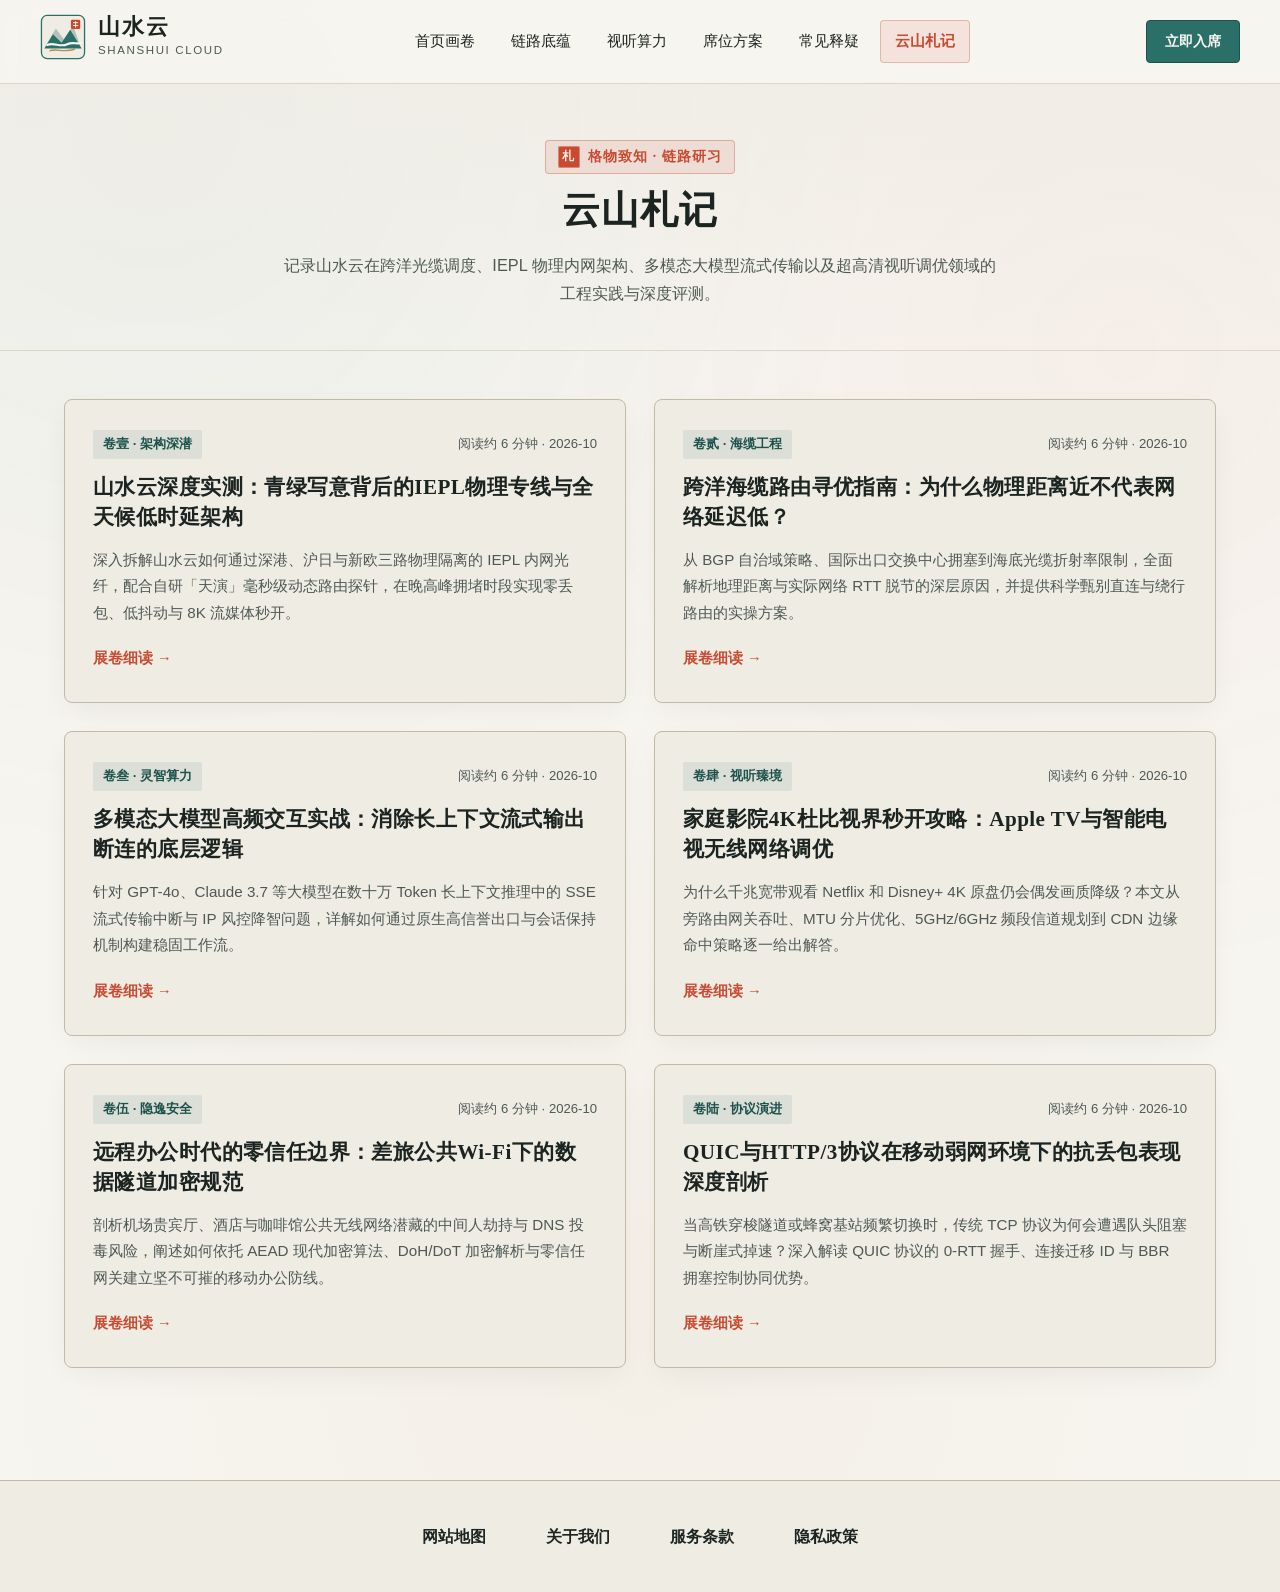
==== cloud-notes.html @ 23c6778c "Initial commit for shanshui-yun.buzz" ====
<!DOCTYPE html>
<html lang="zh-CN">
<head>
  <meta charset="UTF-8">
  <meta name="viewport" content="width=device-width, initial-scale=1.0">
  <title>云山札记 - 山水云跨境网络架构、流媒体调优与加密通信深度专栏</title>
  <meta name="description" content="云山札记是山水云官方技术与行业洞察专栏，收录关于IEPL物理专线评测、跨洋海缆路由寻优、多模态AI流式传输稳定性、4K杜比视界家庭影院调优及QUIC弱网协议的深度文章。">
  <meta name="keywords" content="云山札记,山水云专栏,IEPL专线实测,海缆路由优化,大模型流式防断连,4K流媒体加速,QUIC抗丢包">
  <link rel="canonical" href="https://shanshui-yun.buzz/cloud-notes.html">
  <meta property="og:title" content="云山札记 - 山水云跨境网络架构、流媒体调优与加密通信深度专栏">
  <meta property="og:description" content="探索山水云背后的IEPL全光内网架构、海底光缆低时延寻优算法与前沿加密通信实践。">
  <meta property="og:image" content="https://shanshui-yun.buzz/hero-shanshui-ink.svg">
  <meta property="og:url" content="https://shanshui-yun.buzz/cloud-notes.html">
  <meta property="og:type" content="website">
  <meta property="og:site_name" content="山水云">
  <link rel="stylesheet" href="style.css">
</head>
<body>

  <!-- Header & Global Navigation -->
  <header class="site-header">
    <div class="container header-inner">
      <div class="header-top-bar">
        <a href="index.html" class="brand-logo" aria-label="山水云首页">
          <svg viewBox="0 0 64 64" fill="none" xmlns="http://www.w3.org/2000/svg" role="img" aria-label="山水云青绿山水云章标志">
            <rect x="2" y="2" width="60" height="60" rx="8" fill="#EFECE4" stroke="#2A6F68" stroke-width="1.8"/>
            <path d="M8 44 L22 20 L34 36 L46 16 L56 44 Z" fill="#2A6F68" opacity="0.32"/>
            <path d="M6 48 L18 28 L30 40 L42 22 L58 48 Z" fill="#2A6F68"/>
            <path d="M10 43 C20 39, 28 47, 38 42 C46 38, 52 43, 58 40" stroke="#F7F5F0" stroke-width="3" stroke-linecap="round"/>
            <path d="M14 51 C24 48, 34 54, 48 49" stroke="#B88B4A" stroke-width="2" stroke-linecap="round"/>
            <rect x="43" y="8" width="13" height="13" rx="2" fill="#C84B31"/>
            <path d="M46 12 H53 M49.5 10 V19 M46 16 H53" stroke="#F7F5F0" stroke-width="1.3"/>
          </svg>
          <div class="brand-text-wrap">
            <span class="brand-name">山水云</span>
            <span class="brand-sub">SHANSHUI CLOUD</span>
          </div>
        </a>
      </div>

      <nav class="main-nav" aria-label="主导航菜单">
        <a href="index.html">首页画卷</a>
        <a href="index.html#advantages">链路底蕴</a>
        <a href="index.html#streaming-ai">视听算力</a>
        <a href="index.html#pricing">席位方案</a>
        <a href="index.html#faq">常见释疑</a>
        <a href="cloud-notes.html" class="nav-hub active">云山札记</a>
      </nav>

      <a href="https://ww012.twilightaff.com/#/?code=A56DH1Af" class="header-cta" rel="nofollow" target="_blank">立即入席</a>
    </div>
  </header>

  <main>
    <section class="page-banner">
      <div class="container">
        <div class="section-header" style="margin-bottom: 0;">
          <div class="seal-badge">
            <span class="seal-stamp">札</span>
            <span>格物致知 · 链路研习</span>
          </div>
          <h1 class="section-title">云山札记</h1>
          <p class="section-desc">
            记录山水云在跨洋光缆调度、IEPL 物理内网架构、多模态大模型流式传输以及超高清视听调优领域的工程实践与深度评测。
          </p>
        </div>
      </div>
    </section>

    <section class="container">
      <div class="article-cards-grid">
        <!-- Article 1 Card -->
        <article class="article-card">
          <div class="article-meta-top">
            <span class="article-cat">卷壹 · 架构深潜</span>
            <span>阅读约 6 分钟 · 2026-10</span>
          </div>
          <h2>
            <a href="shanshui-backbone-review.html">山水云深度实测：青绿写意背后的IEPL物理专线与全天候低时延架构</a>
          </h2>
          <p class="article-excerpt">
            深入拆解山水云如何通过深港、沪日与新欧三路物理隔离的 IEPL 内网光纤，配合自研「天演」毫秒级动态路由探针，在晚高峰拥堵时段实现零丢包、低抖动与 8K 流媒体秒开。
          </p>
          <a href="shanshui-backbone-review.html" class="article-readmore">展卷细读 →</a>
        </article>

        <!-- Article 2 Card -->
        <article class="article-card">
          <div class="article-meta-top">
            <span class="article-cat">卷贰 · 海缆工程</span>
            <span>阅读约 6 分钟 · 2026-10</span>
          </div>
          <h2>
            <a href="subsea-optical-routing-guide.html">跨洋海缆路由寻优指南：为什么物理距离近不代表网络延迟低？</a>
          </h2>
          <p class="article-excerpt">
            从 BGP 自治域策略、国际出口交换中心拥塞到海底光缆折射率限制，全面解析地理距离与实际网络 RTT 脱节的深层原因，并提供科学甄别直连与绕行路由的实操方案。
          </p>
          <a href="subsea-optical-routing-guide.html" class="article-readmore">展卷细读 →</a>
        </article>

        <!-- Article 3 Card -->
        <article class="article-card">
          <div class="article-meta-top">
            <span class="article-cat">卷叁 · 灵智算力</span>
            <span>阅读约 6 分钟 · 2026-10</span>
          </div>
          <h2>
            <a href="multimodal-llm-streaming-stability.html">多模态大模型高频交互实战：消除长上下文流式输出断连的底层逻辑</a>
          </h2>
          <p class="article-excerpt">
            针对 GPT-4o、Claude 3.7 等大模型在数十万 Token 长上下文推理中的 SSE 流式传输中断与 IP 风控降智问题，详解如何通过原生高信誉出口与会话保持机制构建稳固工作流。
          </p>
          <a href="multimodal-llm-streaming-stability.html" class="article-readmore">展卷细读 →</a>
        </article>

        <!-- Article 4 Card -->
        <article class="article-card">
          <div class="article-meta-top">
            <span class="article-cat">卷肆 · 视听臻境</span>
            <span>阅读约 6 分钟 · 2026-10</span>
          </div>
          <h2>
            <a href="uhd-dolby-vision-network-tuning.html">家庭影院4K杜比视界秒开攻略：Apple TV与智能电视无线网络调优</a>
          </h2>
          <p class="article-excerpt">
            为什么千兆宽带观看 Netflix 和 Disney+ 4K 原盘仍会偶发画质降级？本文从旁路由网关吞吐、MTU 分片优化、5GHz/6GHz 频段信道规划到 CDN 边缘命中策略逐一给出解答。
          </p>
          <a href="uhd-dolby-vision-network-tuning.html" class="article-readmore">展卷细读 →</a>
        </article>

        <!-- Article 5 Card -->
        <article class="article-card">
          <div class="article-meta-top">
            <span class="article-cat">卷伍 · 隐逸安全</span>
            <span>阅读约 6 分钟 · 2026-10</span>
          </div>
          <h2>
            <a href="zero-trust-remote-work-encryption.html">远程办公时代的零信任边界：差旅公共Wi-Fi下的数据隧道加密规范</a>
          </h2>
          <p class="article-excerpt">
            剖析机场贵宾厅、酒店与咖啡馆公共无线网络潜藏的中间人劫持与 DNS 投毒风险，阐述如何依托 AEAD 现代加密算法、DoH/DoT 加密解析与零信任网关建立坚不可摧的移动办公防线。
          </p>
          <a href="zero-trust-remote-work-encryption.html" class="article-readmore">展卷细读 →</a>
        </article>

        <!-- Article 6 Card -->
        <article class="article-card">
          <div class="article-meta-top">
            <span class="article-cat">卷陆 · 协议演进</span>
            <span>阅读约 6 分钟 · 2026-10</span>
          </div>
          <h2>
            <a href="quic-http3-weak-network-performance.html">QUIC与HTTP/3协议在移动弱网环境下的抗丢包表现深度剖析</a>
          </h2>
          <p class="article-excerpt">
            当高铁穿梭隧道或蜂窝基站频繁切换时，传统 TCP 协议为何会遭遇队头阻塞与断崖式掉速？深入解读 QUIC 协议的 0-RTT 握手、连接迁移 ID 与 BBR 拥塞控制协同优势。
          </p>
          <a href="quic-http3-weak-network-performance.html" class="article-readmore">展卷细读 →</a>
        </article>
      </div>
    </section>
  </main>

  <!-- Footer -->
  <footer class="site-footer">
    <div class="container">
      <nav class="footer-nav" aria-label="页脚合规导航">
        <a href="sitemap.html">网站地图</a>
        <a href="about.html">关于我们</a>
        <a href="terms.html">服务条款</a>
        <a href="privacy.html">隐私政策</a>
      </nav>
    </div>
  </footer>

</body>
</html>
---- style.css ----
/* ==========================================================================
   山水云 (shanshui-yun.buzz) - 新中式水墨云峦雅致杂志风 (Contemporary Oriental Ink-Wash & Mist Editorial)
   Palette:
   - Rice-paper Ivory (宣纸米白): #F7F5F0
   - Warm Silk Card (素绢浅褐): #EFECE4
   - Border / Divider (水墨淡痕): #DCD6C8
   - Pine-soot Ink (松烟墨黑): #1C2421
   - Muted Stone Ink (苍石灰墨): #4E5954
   - Mineral Verdigris (石绿青碧): #2A6F68
   - Deep Verdigris (深碧松青): #1D524C
   - Cinnabar Vermilion (朱砂印泥): #C84B31
   - Warm Gold Mist (流金微光): #B88B4A
   ========================================================================== */

:root {
  --bg-paper: #F7F5F0;
  --bg-card: #EFECE4;
  --bg-card-hover: #E7E2D6;
  --bg-ink-dark: #19211E;
  --ink-primary: #1C2421;
  --ink-secondary: #4E5954;
  --ink-muted: #76807B;
  --verdigris: #2A6F68;
  --verdigris-dark: #1D524C;
  --verdigris-soft: rgba(42, 111, 104, 0.1);
  --cinnabar: #C84B31;
  --cinnabar-dark: #A6361F;
  --cinnabar-soft: rgba(200, 75, 49, 0.1);
  --gold-accent: #B88B4A;
  --border-ink: #DCD6C8;
  --border-strong: #C2B9A7;
  --font-serif: "Songti SC", "Noto Serif SC", "Source Han Serif SC", "STSong", "SimSun", Georgia, serif;
  --font-sans: "PingFang SC", "Hiragino Sans GB", "Microsoft YaHei", -apple-system, BlinkMacSystemFont, sans-serif;
  --shadow-soft: 0 10px 30px -8px rgba(28, 36, 33, 0.07);
  --shadow-elevated: 0 18px 42px -10px rgba(28, 36, 33, 0.12);
  --radius-sm: 4px;
  --radius-md: 8px;
  --radius-lg: 12px;
}

*, *::before, *::after {
  box-sizing: border-box;
  margin: 0;
  padding: 0;
}

html {
  scroll-behavior: smooth;
  font-size: 16px;
  background-color: var(--bg-paper);
  color: var(--ink-primary);
}

body {
  font-family: var(--font-sans);
  line-height: 1.75;
  color: var(--ink-primary);
  background-color: var(--bg-paper);
  background-image: 
    radial-gradient(circle at 12% 8%, rgba(42, 111, 104, 0.05) 0%, transparent 40%),
    radial-gradient(circle at 88% 22%, rgba(200, 75, 49, 0.04) 0%, transparent 38%),
    radial-gradient(circle at 50% 85%, rgba(184, 139, 74, 0.05) 0%, transparent 45%);
  overflow-x: hidden;
  -webkit-font-smoothing: antialiased;
}

/* Global Hyperlink Consistency - Prominent & Never Changes Before/After Visited */
a, a:visited {
  color: var(--cinnabar);
  text-decoration: underline;
  text-underline-offset: 4px;
  text-decoration-thickness: 1.5px;
  text-decoration-color: rgba(200, 75, 49, 0.45);
  transition: color 0.2s ease, text-decoration-color 0.2s ease, background-color 0.2s ease;
}

a:hover, a:focus {
  color: var(--verdigris);
  text-decoration-color: var(--verdigris);
}

h1, h2, h3, h4 {
  font-family: var(--font-serif);
  color: var(--ink-primary);
  font-weight: 700;
  line-height: 1.35;
  letter-spacing: 0.02em;
}

.container {
  width: 100%;
  max-width: 1200px;
  margin: 0 auto;
  padding: 0 24px;
}

/* Subtle Ink-Wash Divider */
.ink-divider {
  height: 1px;
  background: linear-gradient(90deg, transparent 0%, var(--border-strong) 20%, var(--verdigris) 50%, var(--border-strong) 80%, transparent 100%);
  opacity: 0.45;
  margin: 0 auto;
  max-width: 1152px;
}

/* Seal Badge (朱砂印章标识) */
.seal-badge {
  display: inline-flex;
  align-items: center;
  gap: 8px;
  padding: 4px 12px;
  background-color: var(--cinnabar-soft);
  border: 1px solid rgba(200, 75, 49, 0.35);
  color: var(--cinnabar);
  font-family: var(--font-serif);
  font-size: 0.85rem;
  font-weight: 600;
  letter-spacing: 0.08em;
  border-radius: var(--radius-sm);
}

.seal-stamp {
  display: inline-flex;
  align-items: center;
  justify-content: center;
  width: 22px;
  height: 22px;
  background-color: var(--cinnabar);
  color: #F7F5F0;
  font-family: var(--font-serif);
  font-size: 0.72rem;
  font-weight: 700;
  border-radius: 2px;
  line-height: 1;
  box-shadow: inset 0 0 0 1px rgba(247, 245, 240, 0.35);
}

/* ==========================================================================
   Header & Navigation (Desktop & Mobile Always Visible)
   ========================================================================== */
.site-header {
  position: sticky;
  top: 0;
  z-index: 100;
  background-color: rgba(247, 245, 240, 0.94);
  backdrop-filter: blur(10px);
  border-bottom: 1px solid var(--border-ink);
}

.header-inner {
  display: flex;
  align-items: center;
  justify-content: space-between;
  padding: 14px 0;
  gap: 20px;
  flex-wrap: wrap;
}

.brand-logo, .brand-logo:visited {
  display: inline-flex;
  align-items: center;
  gap: 12px;
  text-decoration: none;
  color: var(--ink-primary);
}

.brand-logo:hover {
  color: var(--verdigris);
}

.brand-logo svg {
  width: 46px;
  height: 46px;
  flex-shrink: 0;
}

.brand-text-wrap {
  display: flex;
  flex-direction: column;
}

.brand-name {
  font-family: var(--font-serif);
  font-size: 1.4rem;
  font-weight: 700;
  letter-spacing: 0.08em;
  color: var(--ink-primary);
  line-height: 1.15;
}

.brand-sub {
  font-size: 0.72rem;
  color: var(--ink-secondary);
  letter-spacing: 0.14em;
}

.main-nav {
  display: flex;
  align-items: center;
  gap: 6px;
  flex-wrap: wrap;
}

.main-nav a, .main-nav a:visited {
  text-decoration: none;
  color: var(--ink-primary);
  font-size: 0.94rem;
  font-weight: 500;
  padding: 7px 14px;
  border-radius: var(--radius-sm);
  transition: all 0.2s ease;
  border: 1px solid transparent;
}

.main-nav a:hover, .main-nav a.active {
  color: var(--verdigris-dark);
  background-color: var(--verdigris-soft);
  border-color: rgba(42, 111, 104, 0.22);
}

.main-nav a.nav-hub, .main-nav a.nav-hub:visited {
  color: var(--cinnabar);
  background-color: var(--cinnabar-soft);
  border: 1px solid rgba(200, 75, 49, 0.3);
  font-family: var(--font-serif);
  font-weight: 700;
}

.main-nav a.nav-hub:hover {
  background-color: var(--cinnabar);
  color: #F7F5F0;
}

.header-cta, .header-cta:visited {
  display: inline-flex;
  align-items: center;
  justify-content: center;
  padding: 8px 18px;
  background-color: var(--verdigris);
  color: #F7F5F0;
  text-decoration: none;
  font-size: 0.9rem;
  font-weight: 600;
  border-radius: var(--radius-sm);
  border: 1px solid var(--verdigris-dark);
  transition: all 0.2s ease;
}

.header-cta:hover {
  background-color: var(--verdigris-dark);
  color: #F7F5F0;
  transform: translateY(-1px);
}

/* ==========================================================================
   Hero Section - Asymmetric Editorial Layout
   ========================================================================== */
.hero-section {
  padding: 64px 0 72px;
  position: relative;
}

.hero-grid {
  display: grid;
  grid-template-columns: 1.08fr 0.92fr;
  gap: 44px;
  align-items: center;
}

.hero-content {
  display: flex;
  flex-direction: column;
  align-items: flex-start;
  gap: 20px;
}

.hero-title {
  font-size: clamp(2.1rem, 3.8vw, 3.15rem);
  color: var(--ink-primary);
  line-height: 1.24;
  letter-spacing: 0.02em;
}

.hero-title .highlight-ink {
  color: var(--verdigris);
  border-bottom: 3px solid rgba(200, 75, 49, 0.45);
  padding-bottom: 2px;
}

.hero-subtitle {
  font-size: 1.08rem;
  color: var(--ink-secondary);
  line-height: 1.8;
  max-width: 580px;
}

.hero-metrics {
  display: grid;
  grid-template-columns: repeat(3, 1fr);
  gap: 16px;
  width: 100%;
  padding: 18px 20px;
  background-color: var(--bg-card);
  border: 1px solid var(--border-ink);
  border-left: 3px solid var(--verdigris);
  border-radius: var(--radius-sm);
  margin: 4px 0;
}

.metric-item {
  display: flex;
  flex-direction: column;
}

.metric-val {
  font-family: var(--font-serif);
  font-size: 1.38rem;
  font-weight: 700;
  color: var(--verdigris-dark);
}

.metric-label {
  font-size: 0.82rem;
  color: var(--ink-secondary);
}

.hero-actions {
  display: flex;
  flex-wrap: wrap;
  gap: 16px;
  margin-top: 6px;
  width: 100%;
}

.btn-primary, .btn-primary:visited {
  display: inline-flex;
  align-items: center;
  justify-content: center;
  gap: 10px;
  padding: 14px 28px;
  background-color: var(--cinnabar);
  color: #F7F5F0;
  text-decoration: none;
  font-size: 1.02rem;
  font-weight: 600;
  border-radius: var(--radius-sm);
  border: 1px solid var(--cinnabar-dark);
  box-shadow: 0 8px 20px -4px rgba(200, 75, 49, 0.35);
  transition: all 0.25s ease;
}

.btn-primary:hover {
  background-color: var(--cinnabar-dark);
  color: #F7F5F0;
  transform: translateY(-2px);
  box-shadow: 0 12px 24px -4px rgba(200, 75, 49, 0.48);
}

.btn-secondary, .btn-secondary:visited {
  display: inline-flex;
  align-items: center;
  justify-content: center;
  gap: 10px;
  padding: 14px 26px;
  background-color: var(--bg-card);
  color: var(--verdigris-dark);
  text-decoration: none;
  font-size: 1.02rem;
  font-weight: 600;
  border-radius: var(--radius-sm);
  border: 1.5px solid var(--verdigris);
  transition: all 0.25s ease;
}

.btn-secondary:hover {
  background-color: var(--verdigris);
  color: #F7F5F0;
  transform: translateY(-2px);
}

.hero-visual {
  position: relative;
  background-color: var(--bg-card);
  border: 1px solid var(--border-strong);
  border-radius: var(--radius-md);
  padding: 14px;
  box-shadow: var(--shadow-elevated);
}

.hero-visual::before {
  content: "山 水 云 · 青 绿 专 线 图 卷";
  display: block;
  font-family: var(--font-serif);
  font-size: 0.78rem;
  color: var(--ink-secondary);
  letter-spacing: 0.2em;
  text-align: center;
  padding-bottom: 10px;
  border-bottom: 1px solid var(--border-ink);
  margin-bottom: 10px;
}

.hero-anim-img {
  width: 100%;
  height: auto;
  display: block;
  border-radius: var(--radius-sm);
}

.hero-visual-caption {
  display: flex;
  justify-content: space-between;
  align-items: center;
  padding-top: 10px;
  font-size: 0.8rem;
  color: var(--ink-secondary);
}

/* ==========================================================================
   Section Headers & Common Layouts
   ========================================================================== */
.section-block {
  padding: 76px 0;
}

.section-block.alt-bg {
  background-color: rgba(239, 236, 228, 0.65);
  border-top: 1px solid var(--border-ink);
  border-bottom: 1px solid var(--border-ink);
}

.section-header {
  max-width: 720px;
  margin: 0 auto 48px;
  text-align: center;
}

.section-header .seal-badge {
  margin-bottom: 12px;
}

.section-title {
  font-size: clamp(1.75rem, 3vw, 2.35rem);
  margin-bottom: 14px;
  color: var(--ink-primary);
}

.section-desc {
  color: var(--ink-secondary);
  font-size: 1.02rem;
}

/* ==========================================================================
   Core Advantages & Streaming/AI Grids (4 Cards)
   ========================================================================== */
.cards-grid-4 {
  display: grid;
  grid-template-columns: repeat(2, 1fr);
  gap: 26px;
}

.editorial-card {
  background-color: var(--bg-card);
  border: 1px solid var(--border-ink);
  border-top: 3px solid var(--verdigris);
  border-radius: var(--radius-md);
  padding: 30px 28px;
  box-shadow: var(--shadow-soft);
  transition: transform 0.25s ease, box-shadow 0.25s ease, border-color 0.25s ease;
  display: flex;
  flex-direction: column;
  gap: 14px;
  position: relative;
}

.editorial-card:hover {
  transform: translateY(-4px);
  box-shadow: var(--shadow-elevated);
  border-top-color: var(--cinnabar);
}

.card-top-row {
  display: flex;
  align-items: center;
  justify-content: space-between;
}

.card-icon-wrap {
  width: 52px;
  height: 52px;
  border-radius: var(--radius-sm);
  background-color: rgba(42, 111, 104, 0.09);
  border: 1px solid rgba(42, 111, 104, 0.25);
  display: flex;
  align-items: center;
  justify-content: center;
}

.card-icon-wrap svg {
  width: 30px;
  height: 30px;
}

.card-index {
  font-family: var(--font-serif);
  font-size: 0.85rem;
  color: var(--cinnabar);
  background-color: var(--cinnabar-soft);
  padding: 3px 10px;
  border-radius: 2px;
  border: 1px solid rgba(200, 75, 49, 0.25);
}

.editorial-card h3 {
  font-size: 1.3rem;
  color: var(--ink-primary);
}

.editorial-card p {
  color: var(--ink-secondary);
  font-size: 0.96rem;
  line-height: 1.75;
}

.card-tag-list {
  display: flex;
  flex-wrap: wrap;
  gap: 8px;
  margin-top: auto;
  padding-top: 10px;
  border-top: 1px dashed var(--border-ink);
}

.card-tag {
  font-size: 0.78rem;
  padding: 3px 9px;
  background-color: var(--bg-paper);
  color: var(--verdigris-dark);
  border: 1px solid var(--border-ink);
  border-radius: 2px;
}

/* ==========================================================================
   Pricing Section & Comparison Table
   ========================================================================== */
.pricing-cards-grid {
  display: grid;
  grid-template-columns: repeat(3, 1fr);
  gap: 26px;
  margin-bottom: 42px;
}

.pricing-card {
  background-color: var(--bg-card);
  border: 1px solid var(--border-strong);
  border-radius: var(--radius-md);
  padding: 34px 28px;
  display: flex;
  flex-direction: column;
  position: relative;
  box-shadow: var(--shadow-soft);
}

.pricing-card.featured {
  background-color: #F4EFE4;
  border: 2px solid var(--cinnabar);
  box-shadow: var(--shadow-elevated);
}

.pricing-ribbon {
  position: absolute;
  top: -13px;
  right: 24px;
  background-color: var(--cinnabar);
  color: #F7F5F0;
  font-family: var(--font-serif);
  font-size: 0.8rem;
  font-weight: 700;
  padding: 4px 14px;
  border-radius: 2px;
  letter-spacing: 0.08em;
}

.tier-name {
  font-family: var(--font-serif);
  font-size: 1.45rem;
  color: var(--ink-primary);
  margin-bottom: 6px;
}

.tier-sub {
  font-size: 0.88rem;
  color: var(--ink-secondary);
  margin-bottom: 20px;
}

.tier-price {
  display: flex;
  align-items: baseline;
  gap: 4px;
  margin-bottom: 22px;
  padding-bottom: 18px;
  border-bottom: 1px solid var(--border-ink);
}

.price-currency {
  font-family: var(--font-serif);
  font-size: 1.2rem;
  color: var(--cinnabar);
  font-weight: 700;
}

.price-num {
  font-family: var(--font-serif);
  font-size: 2.5rem;
  font-weight: 700;
  color: var(--ink-primary);
  line-height: 1;
}

.price-period {
  font-size: 0.9rem;
  color: var(--ink-secondary);
}

.tier-features {
  list-style: none;
  display: flex;
  flex-direction: column;
  gap: 12px;
  margin-bottom: 28px;
  flex-grow: 1;
}

.tier-features li {
  display: flex;
  align-items: flex-start;
  gap: 10px;
  font-size: 0.94rem;
  color: var(--ink-secondary);
}

.tier-features li::before {
  content: "◆";
  color: var(--verdigris);
  font-size: 0.75rem;
  margin-top: 3px;
  flex-shrink: 0;
}

.table-scroll-wrap {
  overflow-x: auto;
  background-color: var(--bg-card);
  border: 1px solid var(--border-strong);
  border-radius: var(--radius-md);
}

.comparison-table {
  width: 100%;
  border-collapse: collapse;
  text-align: left;
  min-width: 640px;
}

.comparison-table th,
.comparison-table td {
  padding: 15px 20px;
  border-bottom: 1px solid var(--border-ink);
  font-size: 0.94rem;
}

.comparison-table th {
  background-color: rgba(42, 111, 104, 0.08);
  font-family: var(--font-serif);
  color: var(--ink-primary);
  font-weight: 700;
}

.comparison-table tr:last-child td {
  border-bottom: none;
}

/* ==========================================================================
   FAQ & Testimonials
   ========================================================================== */
.faq-grid {
  display: grid;
  grid-template-columns: repeat(2, 1fr);
  gap: 24px;
}

.faq-item {
  background-color: var(--bg-card);
  border: 1px solid var(--border-ink);
  border-left: 3px solid var(--cinnabar);
  border-radius: var(--radius-sm);
  padding: 24px 26px;
}

.faq-item h3 {
  font-size: 1.15rem;
  margin-bottom: 10px;
  color: var(--ink-primary);
}

.faq-item p {
  font-size: 0.95rem;
  color: var(--ink-secondary);
  line-height: 1.75;
}

.testimonials-grid {
  display: grid;
  grid-template-columns: repeat(3, 1fr);
  gap: 24px;
}

.testimonial-card {
  background-color: var(--bg-card);
  border: 1px solid var(--border-ink);
  border-radius: var(--radius-md);
  padding: 28px 24px;
  display: flex;
  flex-direction: column;
  justify-content: space-between;
  gap: 18px;
  position: relative;
}

.quote-text {
  font-size: 0.96rem;
  color: var(--ink-primary);
  line-height: 1.8;
  font-style: normal;
}

.quote-author {
  display: flex;
  align-items: center;
  justify-content: space-between;
  padding-top: 14px;
  border-top: 1px solid var(--border-ink);
}

.author-name {
  font-family: var(--font-serif);
  font-weight: 700;
  color: var(--ink-primary);
  font-size: 0.98rem;
}

.author-role {
  font-size: 0.82rem;
  color: var(--verdigris-dark);
}

/* ==========================================================================
   Hub Page & Article Pages
   ========================================================================== */
.page-banner {
  padding: 56px 0 42px;
  border-bottom: 1px solid var(--border-ink);
  background: linear-gradient(180deg, rgba(239, 236, 228, 0.7) 0%, rgba(247, 245, 240, 0) 100%);
}

.article-cards-grid {
  display: grid;
  grid-template-columns: repeat(2, 1fr);
  gap: 28px;
  padding: 48px 0 72px;
}

.article-card {
  background-color: var(--bg-card);
  border: 1px solid var(--border-strong);
  border-radius: var(--radius-md);
  padding: 30px 28px;
  display: flex;
  flex-direction: column;
  gap: 14px;
  box-shadow: var(--shadow-soft);
  transition: transform 0.25s ease, box-shadow 0.25s ease;
}

.article-card:hover {
  transform: translateY(-4px);
  box-shadow: var(--shadow-elevated);
}

.article-meta-top {
  display: flex;
  align-items: center;
  justify-content: space-between;
  font-size: 0.82rem;
  color: var(--ink-secondary);
}

.article-cat {
  color: var(--verdigris-dark);
  background-color: var(--verdigris-soft);
  padding: 3px 10px;
  border-radius: 2px;
  font-weight: 600;
}

.article-card h2 {
  font-size: 1.32rem;
  line-height: 1.42;
}

.article-card h2 a, .article-card h2 a:visited {
  color: var(--ink-primary);
  text-decoration: none;
}

.article-card h2 a:hover {
  color: var(--cinnabar);
}

.article-excerpt {
  font-size: 0.95rem;
  color: var(--ink-secondary);
  line-height: 1.75;
  flex-grow: 1;
}

.article-readmore, .article-readmore:visited {
  display: inline-flex;
  align-items: center;
  gap: 6px;
  font-weight: 600;
  font-size: 0.92rem;
  color: var(--cinnabar);
  text-decoration: none;
  margin-top: 6px;
}

.article-readmore:hover {
  color: var(--verdigris);
}

/* Single Article Content */
.article-container {
  max-width: 860px;
  margin: 0 auto;
  padding: 48px 24px 72px;
}

.article-header {
  margin-bottom: 36px;
  padding-bottom: 24px;
  border-bottom: 1px solid var(--border-strong);
}

.article-header h1 {
  font-size: clamp(1.75rem, 3.2vw, 2.45rem);
  margin: 14px 0 16px;
}

.article-byline {
  display: flex;
  flex-wrap: wrap;
  gap: 18px;
  font-size: 0.88rem;
  color: var(--ink-secondary);
}

.article-body {
  background-color: var(--bg-card);
  border: 1px solid var(--border-ink);
  border-radius: var(--radius-md);
  padding: 40px 44px;
  box-shadow: var(--shadow-soft);
}

.article-body h2 {
  font-size: 1.48rem;
  margin: 34px 0 14px;
  padding-left: 14px;
  border-left: 4px solid var(--verdigris);
}

.article-body h2:first-child {
  margin-top: 0;
}

.article-body h3 {
  font-size: 1.18rem;
  margin: 24px 0 10px;
  color: var(--verdigris-dark);
}

.article-body p {
  margin-bottom: 18px;
  font-size: 1.02rem;
  line-height: 1.88;
  color: var(--ink-primary);
  text-align: justify;
}

.article-body ul, .article-body ol {
  margin: 14px 0 22px 24px;
  color: var(--ink-primary);
}

.article-body li {
  margin-bottom: 8px;
  line-height: 1.8;
}

.article-cta-box {
  margin: 36px 0 12px;
  padding: 28px 30px;
  background-color: var(--bg-paper);
  border: 1.5px solid var(--cinnabar);
  border-radius: var(--radius-md);
  display: flex;
  align-items: center;
  justify-content: space-between;
  gap: 20px;
  flex-wrap: wrap;
}

.related-section {
  margin-top: 48px;
}

.related-grid {
  display: grid;
  grid-template-columns: repeat(3, 1fr);
  gap: 20px;
  margin-top: 20px;
}

.related-card {
  background-color: var(--bg-card);
  border: 1px solid var(--border-ink);
  padding: 20px;
  border-radius: var(--radius-sm);
}

.related-card h3 {
  font-size: 1.02rem;
  margin-bottom: 8px;
}

/* ==========================================================================
   Footer - Strictly Only the 4 Required Chinese Links
   ========================================================================== */
.site-footer {
  background-color: var(--bg-card);
  border-top: 1px solid var(--border-strong);
  padding: 36px 0;
  margin-top: 40px;
}

.footer-nav {
  display: flex;
  align-items: center;
  justify-content: center;
  gap: 36px;
  flex-wrap: wrap;
}

.footer-nav a, .footer-nav a:visited {
  font-family: var(--font-serif);
  font-size: 0.98rem;
  font-weight: 600;
  color: var(--ink-primary);
  text-decoration: none;
  padding: 6px 12px;
  border-radius: var(--radius-sm);
  transition: color 0.2s ease, background-color 0.2s ease;
}

.footer-nav a:hover {
  color: var(--cinnabar);
  background-color: var(--cinnabar-soft);
}

/* ==========================================================================
   Responsive Design (Mobile Navigation Always Visible - Rule 7)
   ========================================================================== */
@media (max-width: 960px) {
  .hero-grid {
    grid-template-columns: 1fr;
  }
  .pricing-cards-grid,
  .testimonials-grid,
  .related-grid {
    grid-template-columns: 1fr;
  }
}

@media (max-width: 768px) {
  .header-inner {
    flex-direction: column;
    align-items: stretch;
    gap: 12px;
    padding: 12px 0;
  }

  .header-top-bar {
    display: flex;
    align-items: center;
    justify-content: space-between;
  }

  /* Navigation NEVER disappears on mobile */
  .main-nav {
    display: flex !important;
    width: 100%;
    overflow-x: auto;
    flex-wrap: wrap;
    gap: 8px;
    padding: 8px 0 4px;
    border-top: 1px solid var(--border-ink);
  }

  .main-nav a, .main-nav a:visited {
    font-size: 0.88rem;
    padding: 6px 12px;
    background-color: var(--bg-card);
    border: 1px solid var(--border-ink);
    flex-shrink: 0;
  }

  .cards-grid-4,
  .faq-grid,
  .article-cards-grid {
    grid-template-columns: 1fr;
  }

  .hero-metrics {
    grid-template-columns: 1fr;
    gap: 12px;
  }

  .article-body {
    padding: 24px 20px;
  }
}
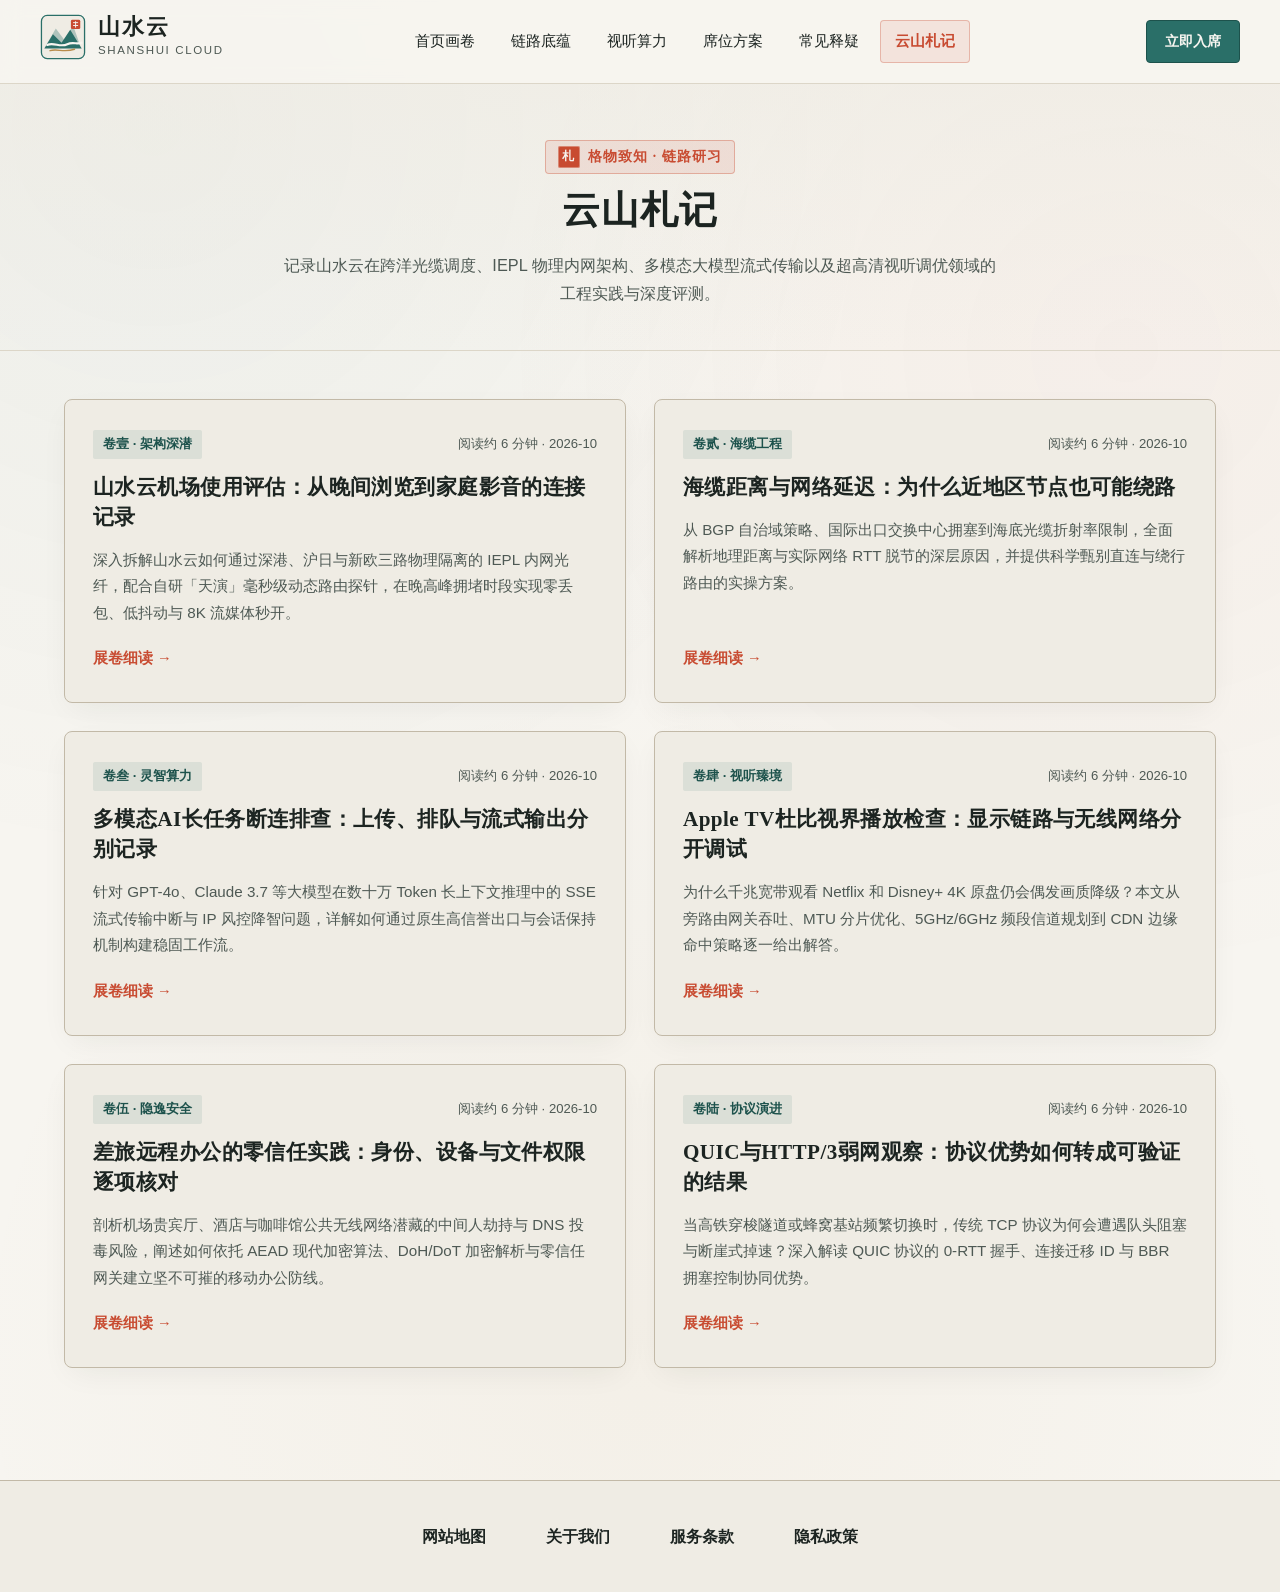
==== commit d22ae1d0: "Improve practical airport guides and update recommendation links" ====
--- a/cloud-notes.html
+++ b/cloud-notes.html
@@ -4,7 +4,7 @@
   <meta charset="UTF-8">
   <meta name="viewport" content="width=device-width, initial-scale=1.0">
   <title>云山札记 - 山水云跨境网络架构、流媒体调优与加密通信深度专栏</title>
-  <meta name="description" content="云山札记是山水云官方技术与行业洞察专栏，收录关于IEPL物理专线评测、跨洋海缆路由寻优、多模态AI流式传输稳定性、4K杜比视界家庭影院调优及QUIC弱网协议的深度文章。">
+  <meta name="description" content="云山札记是山水云技术与行业洞察专栏，收录关于IEPL物理专线评测、跨洋海缆路由寻优、多模态AI流式传输稳定性、4K杜比视界家庭影院调优及QUIC弱网协议的深度文章。">
   <meta name="keywords" content="云山札记,山水云专栏,IEPL专线实测,海缆路由优化,大模型流式防断连,4K流媒体加速,QUIC抗丢包">
   <link rel="canonical" href="https://shanshui-yun.buzz/cloud-notes.html">
   <meta property="og:title" content="云山札记 - 山水云跨境网络架构、流媒体调优与加密通信深度专栏">
@@ -76,7 +76,7 @@
             <span>阅读约 6 分钟 · 2026-10</span>
           </div>
           <h2>
-            <a href="shanshui-backbone-review.html">山水云深度实测：青绿写意背后的IEPL物理专线与全天候低时延架构</a>
+            <a href="shanshui-backbone-review.html">山水云机场使用评估：从晚间浏览到家庭影音的连接记录</a>
           </h2>
           <p class="article-excerpt">
             深入拆解山水云如何通过深港、沪日与新欧三路物理隔离的 IEPL 内网光纤，配合自研「天演」毫秒级动态路由探针，在晚高峰拥堵时段实现零丢包、低抖动与 8K 流媒体秒开。
@@ -91,7 +91,7 @@
             <span>阅读约 6 分钟 · 2026-10</span>
           </div>
           <h2>
-            <a href="subsea-optical-routing-guide.html">跨洋海缆路由寻优指南：为什么物理距离近不代表网络延迟低？</a>
+            <a href="subsea-optical-routing-guide.html">海缆距离与网络延迟：为什么近地区节点也可能绕路</a>
           </h2>
           <p class="article-excerpt">
             从 BGP 自治域策略、国际出口交换中心拥塞到海底光缆折射率限制，全面解析地理距离与实际网络 RTT 脱节的深层原因，并提供科学甄别直连与绕行路由的实操方案。
@@ -106,7 +106,7 @@
             <span>阅读约 6 分钟 · 2026-10</span>
           </div>
           <h2>
-            <a href="multimodal-llm-streaming-stability.html">多模态大模型高频交互实战：消除长上下文流式输出断连的底层逻辑</a>
+            <a href="multimodal-llm-streaming-stability.html">多模态AI长任务断连排查：上传、排队与流式输出分别记录</a>
           </h2>
           <p class="article-excerpt">
             针对 GPT-4o、Claude 3.7 等大模型在数十万 Token 长上下文推理中的 SSE 流式传输中断与 IP 风控降智问题，详解如何通过原生高信誉出口与会话保持机制构建稳固工作流。
@@ -121,7 +121,7 @@
             <span>阅读约 6 分钟 · 2026-10</span>
           </div>
           <h2>
-            <a href="uhd-dolby-vision-network-tuning.html">家庭影院4K杜比视界秒开攻略：Apple TV与智能电视无线网络调优</a>
+            <a href="uhd-dolby-vision-network-tuning.html">Apple TV杜比视界播放检查：显示链路与无线网络分开调试</a>
           </h2>
           <p class="article-excerpt">
             为什么千兆宽带观看 Netflix 和 Disney+ 4K 原盘仍会偶发画质降级？本文从旁路由网关吞吐、MTU 分片优化、5GHz/6GHz 频段信道规划到 CDN 边缘命中策略逐一给出解答。
@@ -136,7 +136,7 @@
             <span>阅读约 6 分钟 · 2026-10</span>
           </div>
           <h2>
-            <a href="zero-trust-remote-work-encryption.html">远程办公时代的零信任边界：差旅公共Wi-Fi下的数据隧道加密规范</a>
+            <a href="zero-trust-remote-work-encryption.html">差旅远程办公的零信任实践：身份、设备与文件权限逐项核对</a>
           </h2>
           <p class="article-excerpt">
             剖析机场贵宾厅、酒店与咖啡馆公共无线网络潜藏的中间人劫持与 DNS 投毒风险，阐述如何依托 AEAD 现代加密算法、DoH/DoT 加密解析与零信任网关建立坚不可摧的移动办公防线。
@@ -151,7 +151,7 @@
             <span>阅读约 6 分钟 · 2026-10</span>
           </div>
           <h2>
-            <a href="quic-http3-weak-network-performance.html">QUIC与HTTP/3协议在移动弱网环境下的抗丢包表现深度剖析</a>
+            <a href="quic-http3-weak-network-performance.html">QUIC与HTTP/3弱网观察：协议优势如何转成可验证的结果</a>
           </h2>
           <p class="article-excerpt">
             当高铁穿梭隧道或蜂窝基站频繁切换时，传统 TCP 协议为何会遭遇队头阻塞与断崖式掉速？深入解读 QUIC 协议的 0-RTT 握手、连接迁移 ID 与 BBR 拥塞控制协同优势。
